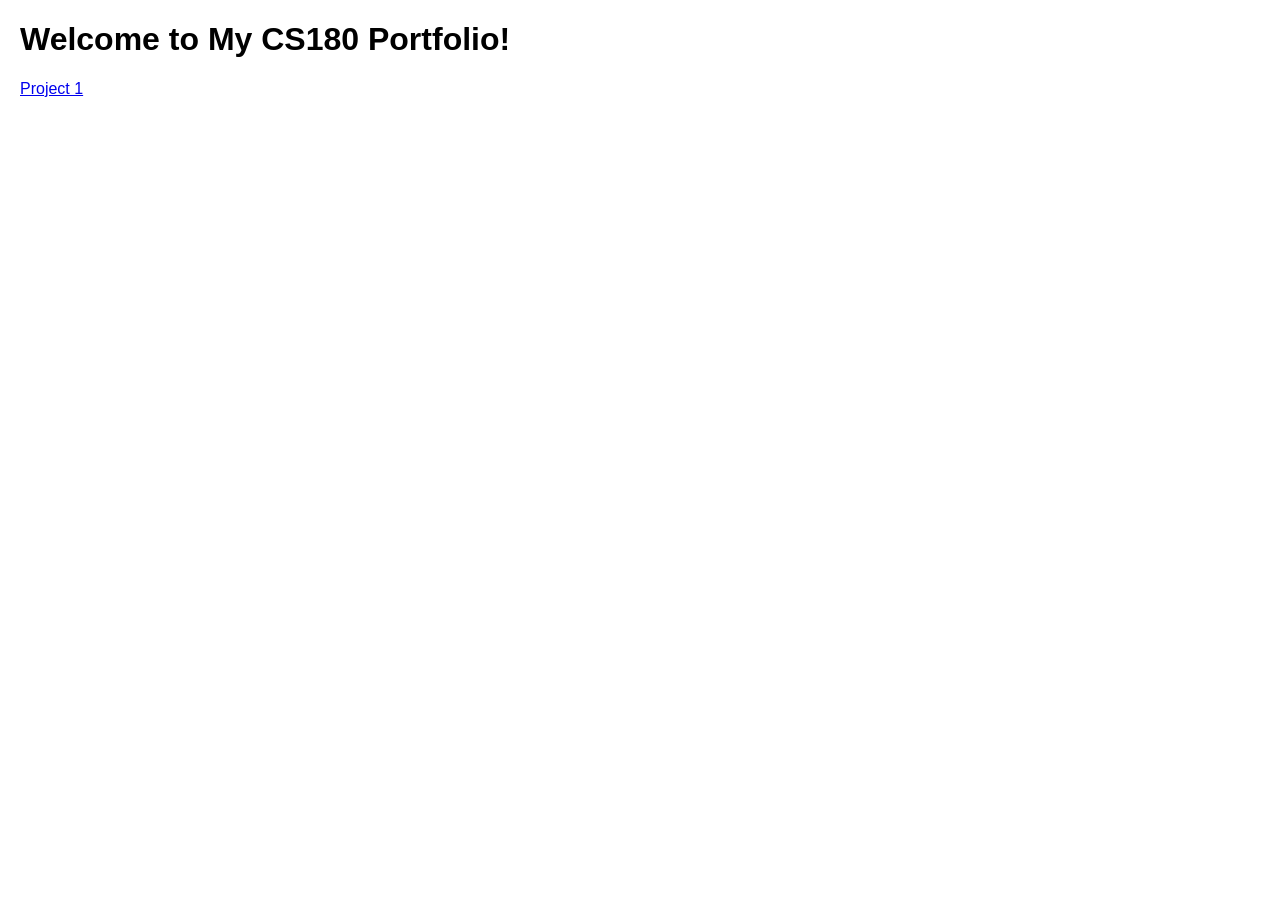
==== index.html @ dc816857 "first commit" ====
<!DOCTYPE html>
<html>
<head>
    <title>My Portfolio</title>
    <style>
        body {
            font-family: Arial, sans-serif;
            margin: 20px;
        }
    </style>
</head>
<body>
    <h1>Welcome to My CS180 Portfolio!</h1>
    <a href="./1/index.html">Project 1</a>
</body>
</html>
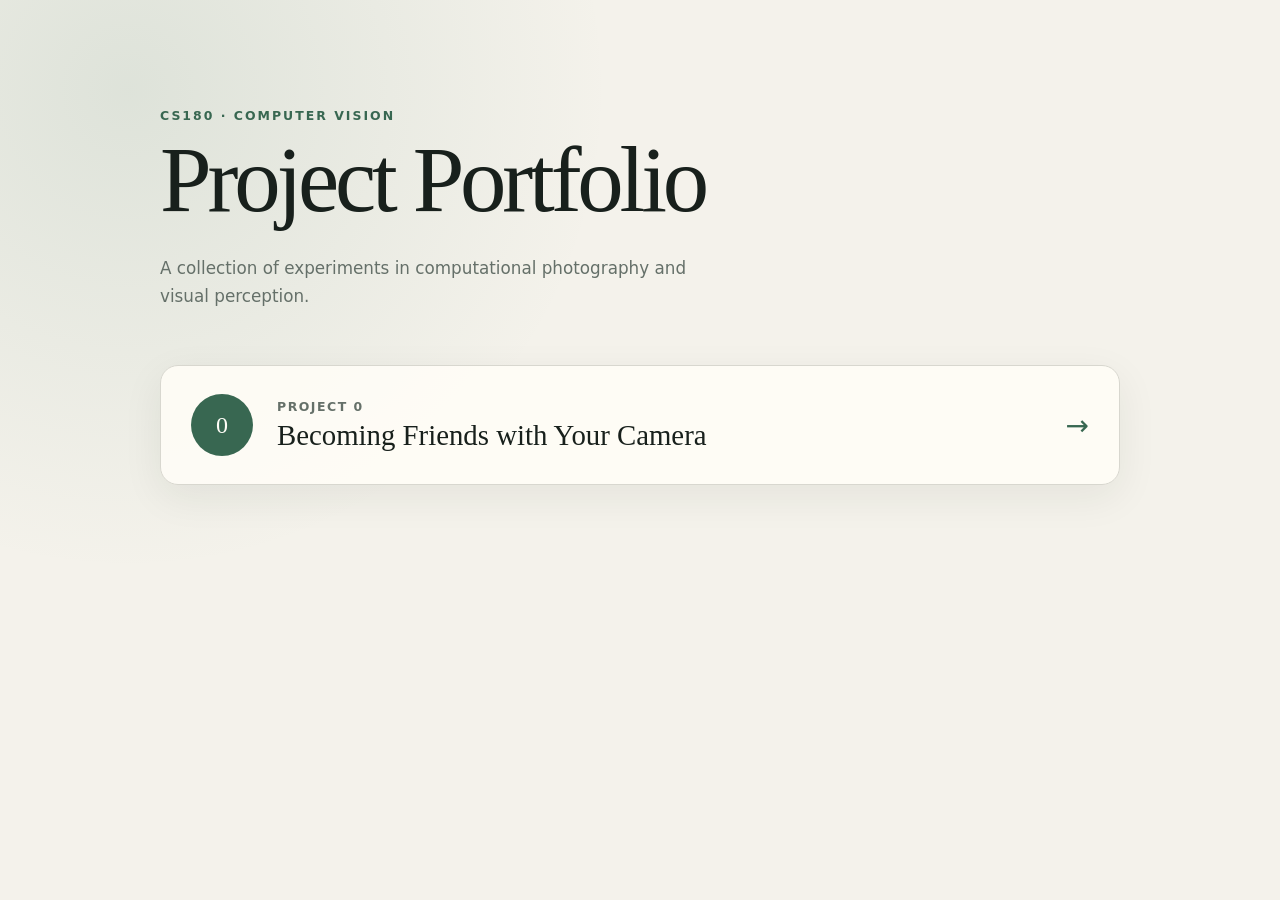
==== commit 04eb81df: "test for prob 1" ====
--- a/index.html
+++ b/index.html
@@ -1,16 +1,165 @@
 <!DOCTYPE html>
-<html>
+<html lang="en">
 <head>
-    <title>My Portfolio</title>
+    <meta charset="UTF-8">
+    <meta name="viewport" content="width=device-width, initial-scale=1.0">
+    <meta name="description" content="CS180 computer vision project portfolio">
+    <title>CS180 Portfolio</title>
     <style>
+        :root {
+            color-scheme: light;
+            --ink: #18201c;
+            --muted: #657069;
+            --paper: #f4f2eb;
+            --card: #fffdf7;
+            --accent: #386751;
+            --line: #d8d7cf;
+        }
+
+        * {
+            box-sizing: border-box;
+        }
+
         body {
-            font-family: Arial, sans-serif;
-            margin: 20px;
+            min-height: 100vh;
+            margin: 0;
+            color: var(--ink);
+            background:
+                radial-gradient(circle at 10% 10%, rgba(87, 133, 111, 0.14), transparent 30rem),
+                var(--paper);
+            font-family: Inter, ui-sans-serif, system-ui, -apple-system, BlinkMacSystemFont, "Segoe UI", sans-serif;
+        }
+
+        main {
+            width: min(960px, calc(100% - 40px));
+            margin: 0 auto;
+            padding: 12vh 0 80px;
+        }
+
+        .eyebrow {
+            margin: 0 0 12px;
+            color: var(--accent);
+            font-size: 0.78rem;
+            font-weight: 750;
+            letter-spacing: 0.16em;
+            text-transform: uppercase;
+        }
+
+        h1 {
+            max-width: 720px;
+            margin: 0;
+            font-family: Georgia, "Times New Roman", serif;
+            font-size: clamp(2.8rem, 8vw, 5.8rem);
+            font-weight: 500;
+            letter-spacing: -0.045em;
+            line-height: 0.98;
+        }
+
+        .intro {
+            max-width: 560px;
+            margin: 28px 0 54px;
+            color: var(--muted);
+            font-size: 1.05rem;
+            line-height: 1.7;
+        }
+
+        .project-card {
+            display: grid;
+            grid-template-columns: auto 1fr auto;
+            gap: 24px;
+            align-items: center;
+            padding: 28px 30px;
+            color: inherit;
+            background: rgba(255, 253, 247, 0.9);
+            border: 1px solid var(--line);
+            border-radius: 18px;
+            box-shadow: 0 12px 40px rgba(28, 39, 33, 0.07);
+            text-decoration: none;
+            transition: transform 180ms ease, box-shadow 180ms ease, border-color 180ms ease;
+        }
+
+        .project-card:hover,
+        .project-card:focus-visible {
+            border-color: #9eb2a8;
+            box-shadow: 0 18px 45px rgba(28, 39, 33, 0.12);
+            outline: none;
+            transform: translateY(-3px);
+        }
+
+        .project-number {
+            display: grid;
+            width: 62px;
+            height: 62px;
+            place-items: center;
+            color: var(--card);
+            background: var(--accent);
+            border-radius: 50%;
+            font-family: Georgia, "Times New Roman", serif;
+            font-size: 1.5rem;
+        }
+
+        .project-label {
+            display: block;
+            margin-bottom: 5px;
+            color: var(--muted);
+            font-size: 0.78rem;
+            font-weight: 700;
+            letter-spacing: 0.12em;
+            text-transform: uppercase;
+        }
+
+        .project-title {
+            font-family: Georgia, "Times New Roman", serif;
+            font-size: clamp(1.35rem, 4vw, 1.8rem);
+        }
+
+        .arrow {
+            color: var(--accent);
+            font-size: 1.75rem;
+            transition: transform 180ms ease;
+        }
+
+        .project-card:hover .arrow {
+            transform: translateX(4px);
+        }
+
+        @media (max-width: 560px) {
+            main {
+                width: min(100% - 28px, 960px);
+                padding-top: 9vh;
+            }
+
+            .project-card {
+                grid-template-columns: auto 1fr;
+                gap: 16px;
+                padding: 22px 20px;
+            }
+
+            .project-number {
+                width: 50px;
+                height: 50px;
+            }
+
+            .arrow {
+                display: none;
+            }
         }
     </style>
 </head>
 <body>
-    <h1>Welcome to My CS180 Portfolio!</h1>
-    <a href="./1/index.html">Project 1</a>
+    <main>
+        <p class="eyebrow">CS180 · Computer Vision</p>
+        <h1>Project Portfolio</h1>
+        <p class="intro">A collection of experiments in computational photography and visual perception.</p>
+
+        <a class="project-card" href="./project0/" aria-label="Open Project 0: Becoming Friends with Your Camera">
+            <span class="project-number">0</span>
+            <span>
+                <span class="project-label">Project 0</span>
+                <span class="project-title">Becoming Friends with Your Camera</span>
+            </span>
+            <span class="arrow" aria-hidden="true">→</span>
+        </a>
+    </main>
 </body>
-</html>+</html>
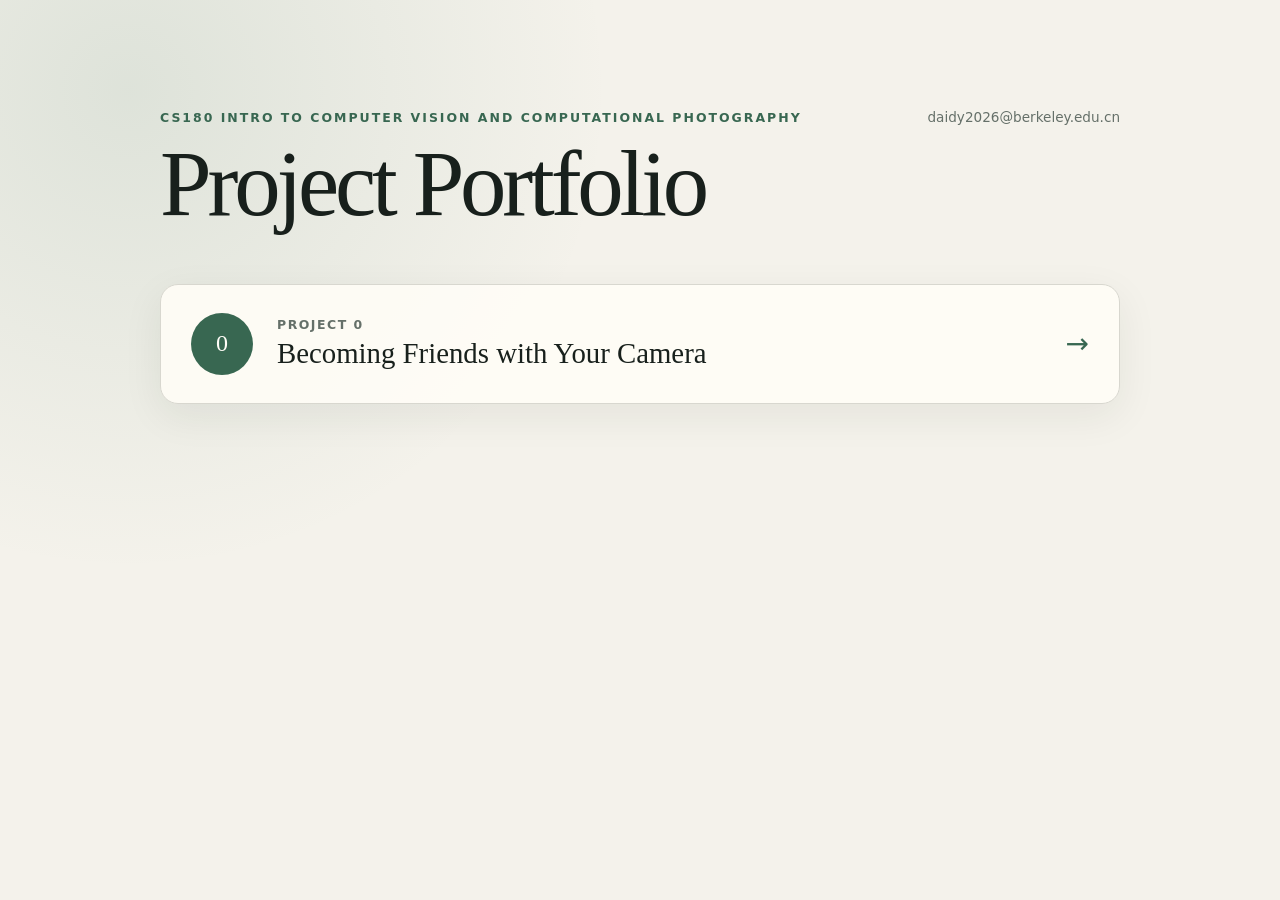
==== commit f5d6836b: "fix the main page and emali" ====
--- a/index.html
+++ b/index.html
@@ -37,12 +37,20 @@
         }
 
         .eyebrow {
-            margin: 0 0 12px;
+            margin: 0;
             color: var(--accent);
             font-size: 0.78rem;
             font-weight: 750;
             letter-spacing: 0.16em;
             text-transform: uppercase;
+        }
+
+        .topbar {
+            display: flex;
+            gap: 24px;
+            align-items: center;
+            justify-content: space-between;
+            margin-bottom: 12px;
         }
 
         h1 {
@@ -55,12 +63,26 @@
             line-height: 0.98;
         }
 
-        .intro {
-            max-width: 560px;
-            margin: 28px 0 54px;
+        .identity {
+            display: flex;
+            flex-shrink: 0;
+            gap: 12px;
+            align-items: baseline;
+            font-size: 0.85rem;
+            font-style: normal;
+            line-height: 1.4;
+        }
+
+        .identity a {
             color: var(--muted);
-            font-size: 1.05rem;
-            line-height: 1.7;
+            text-decoration: none;
+        }
+
+        .identity a:hover,
+        .identity a:focus-visible {
+            color: var(--accent);
+            text-decoration: underline;
+            text-underline-offset: 3px;
         }
 
         .project-card {
@@ -68,6 +90,7 @@
             grid-template-columns: auto 1fr auto;
             gap: 24px;
             align-items: center;
+            margin-top: 54px;
             padding: 28px 30px;
             color: inherit;
             background: rgba(255, 253, 247, 0.9);
@@ -129,6 +152,17 @@
                 padding-top: 9vh;
             }
 
+            .topbar {
+                flex-direction: column;
+                gap: 8px;
+                align-items: flex-start;
+            }
+
+            .identity {
+                flex-wrap: wrap;
+                gap: 4px 10px;
+            }
+
             .project-card {
                 grid-template-columns: auto 1fr;
                 gap: 16px;
@@ -148,9 +182,14 @@
 </head>
 <body>
     <main>
-        <p class="eyebrow">CS180 · Computer Vision</p>
+        <div class="topbar">
+            <p class="eyebrow">CS180 Intro to Computer Vision and Computational Photography</p>
+            <address class="identity">
+                <a href="mailto:daidy2026@berkeley.edu.cn">daidy2026@berkeley.edu.cn</a>
+            </address>
+        </div>
+
         <h1>Project Portfolio</h1>
-        <p class="intro">A collection of experiments in computational photography and visual perception.</p>
 
         <a class="project-card" href="./project0/" aria-label="Open Project 0: Becoming Friends with Your Camera">
             <span class="project-number">0</span>
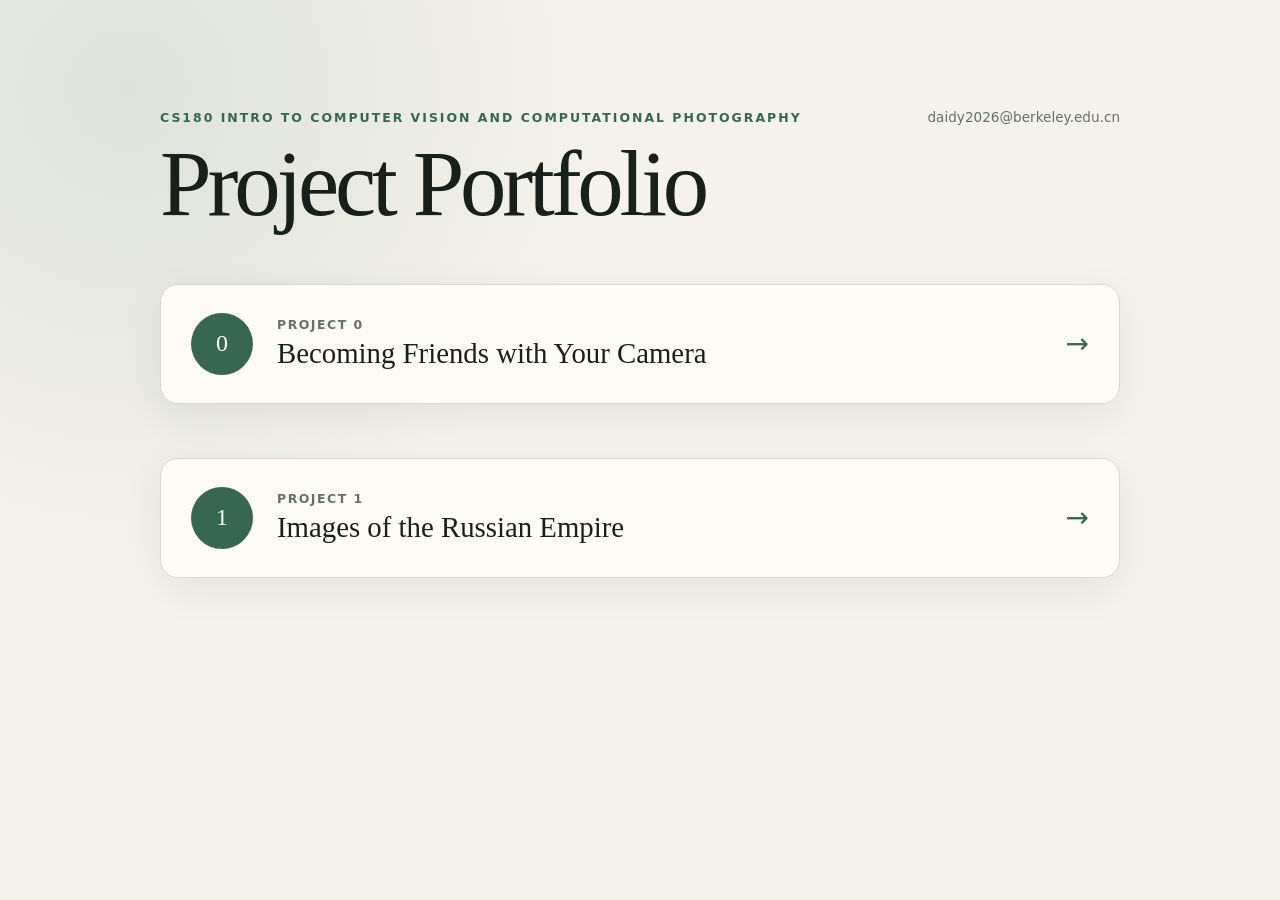
==== commit e774ba16: "web draft version with picture uploaded to hub" ====
--- a/index.html
+++ b/index.html
@@ -199,6 +199,15 @@
             </span>
             <span class="arrow" aria-hidden="true">→</span>
         </a>
+
+        <a class="project-card" href="./project1/" aria-label="Open Project 1: Images of the Russian Empire">
+            <span class="project-number">1</span>
+            <span>
+                <span class="project-label">Project 1</span>
+                <span class="project-title">Images of the Russian Empire</span>
+            </span>
+            <span class="arrow" aria-hidden="true">→</span>
+        </a>
     </main>
 </body>
 </html>
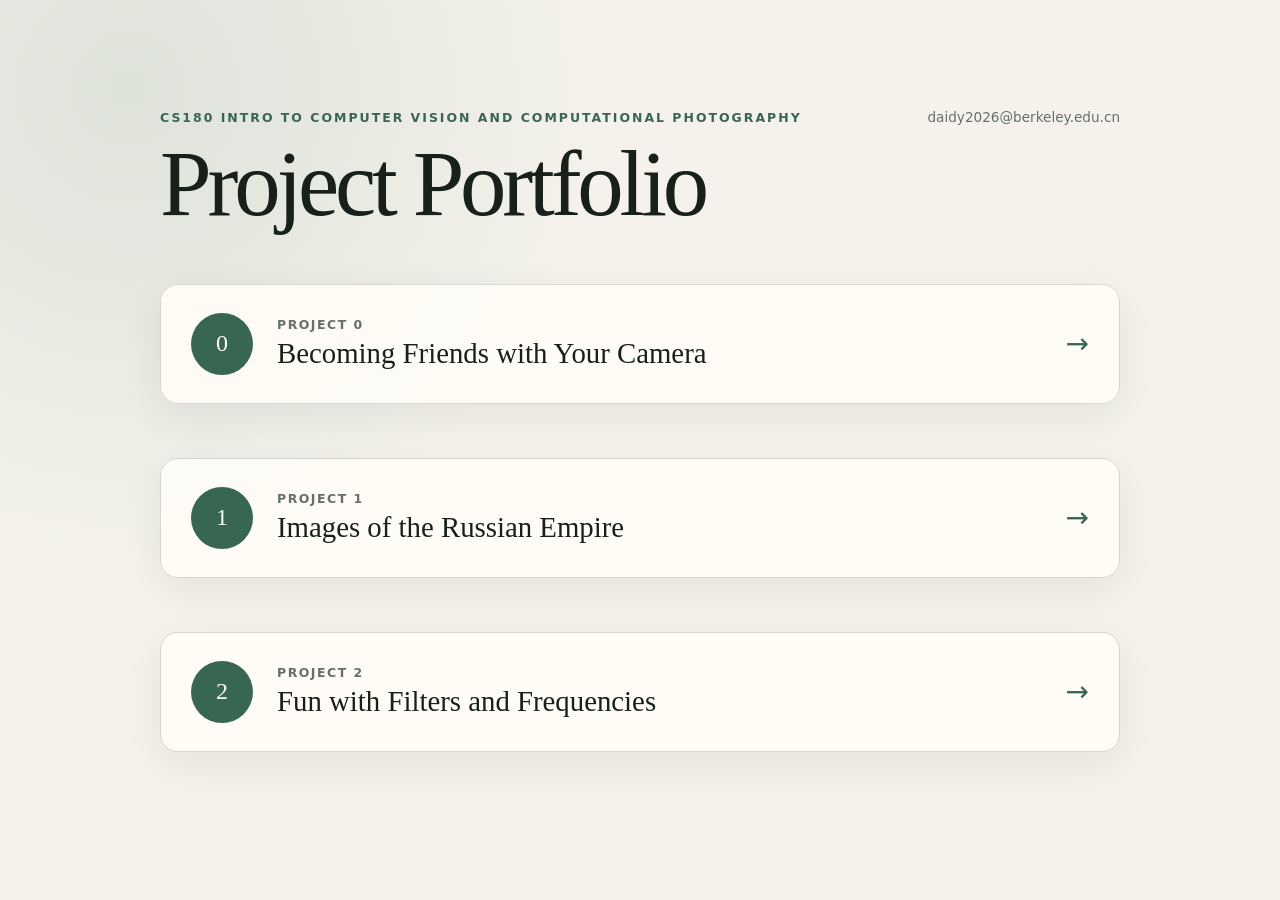
==== commit 845c4af5: "finish pro2" ====
--- a/index.html
+++ b/index.html
@@ -208,6 +208,15 @@
             </span>
             <span class="arrow" aria-hidden="true">→</span>
         </a>
+
+        <a class="project-card" href="./project2/" aria-label="Open Project 2: Fun with Filters and Frequencies">
+            <span class="project-number">2</span>
+            <span>
+                <span class="project-label">Project 2</span>
+                <span class="project-title">Fun with Filters and Frequencies</span>
+            </span>
+            <span class="arrow" aria-hidden="true">→</span>
+        </a>
     </main>
 </body>
 </html>
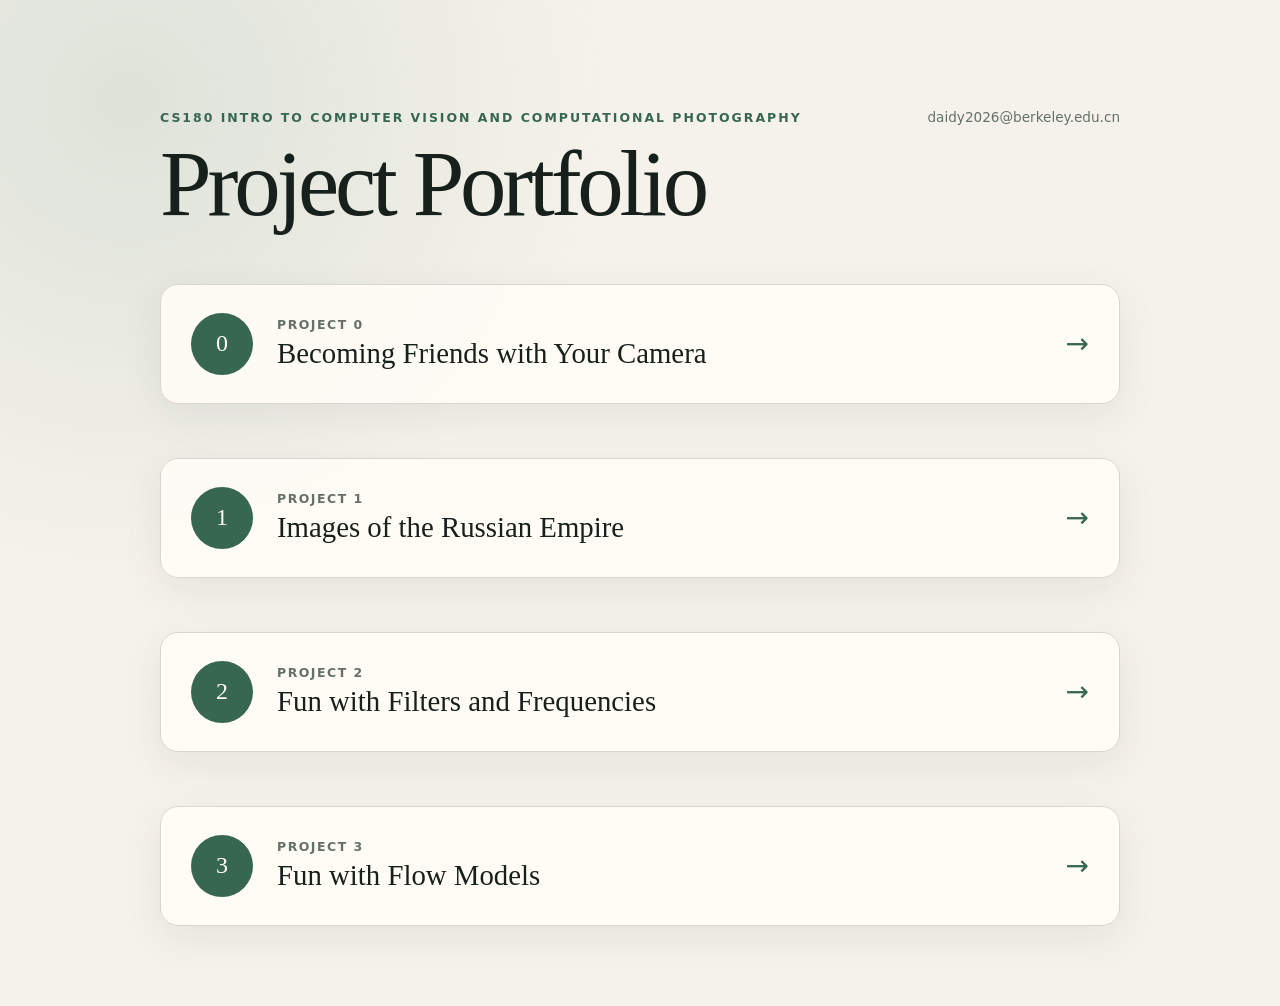
==== commit 38a641af: "Publish Project 3 flow matching webpage" ====
--- a/index.html
+++ b/index.html
@@ -217,6 +217,15 @@
             </span>
             <span class="arrow" aria-hidden="true">→</span>
         </a>
+
+        <a class="project-card" href="./project3/" aria-label="Open Project 3: Fun with Flow Models">
+            <span class="project-number">3</span>
+            <span>
+                <span class="project-label">Project 3</span>
+                <span class="project-title">Fun with Flow Models</span>
+            </span>
+            <span class="arrow" aria-hidden="true">→</span>
+        </a>
     </main>
 </body>
 </html>
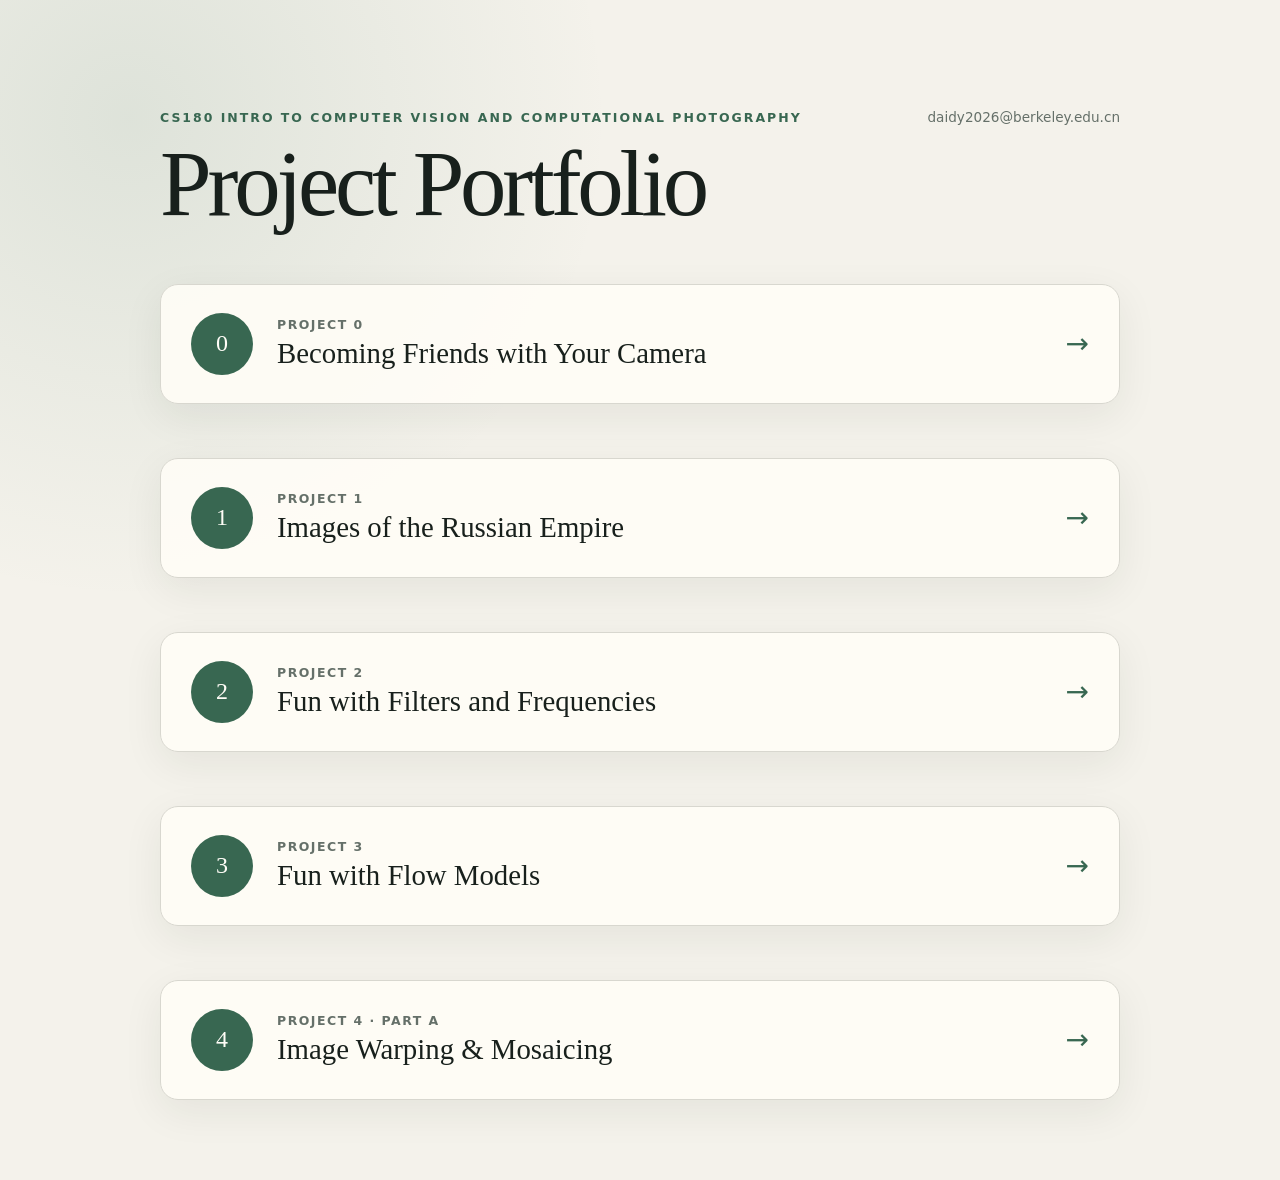
==== commit 084506a2: "Publish Project 4 image mosaicing report" ====
--- a/index.html
+++ b/index.html
@@ -226,6 +226,15 @@
             </span>
             <span class="arrow" aria-hidden="true">→</span>
         </a>
+
+        <a class="project-card" href="./project4/" aria-label="Open Project 4: Image Warping and Mosaicing">
+            <span class="project-number">4</span>
+            <span>
+                <span class="project-label">Project 4 · Part A</span>
+                <span class="project-title">Image Warping &amp; Mosaicing</span>
+            </span>
+            <span class="arrow" aria-hidden="true">→</span>
+        </a>
     </main>
 </body>
 </html>
